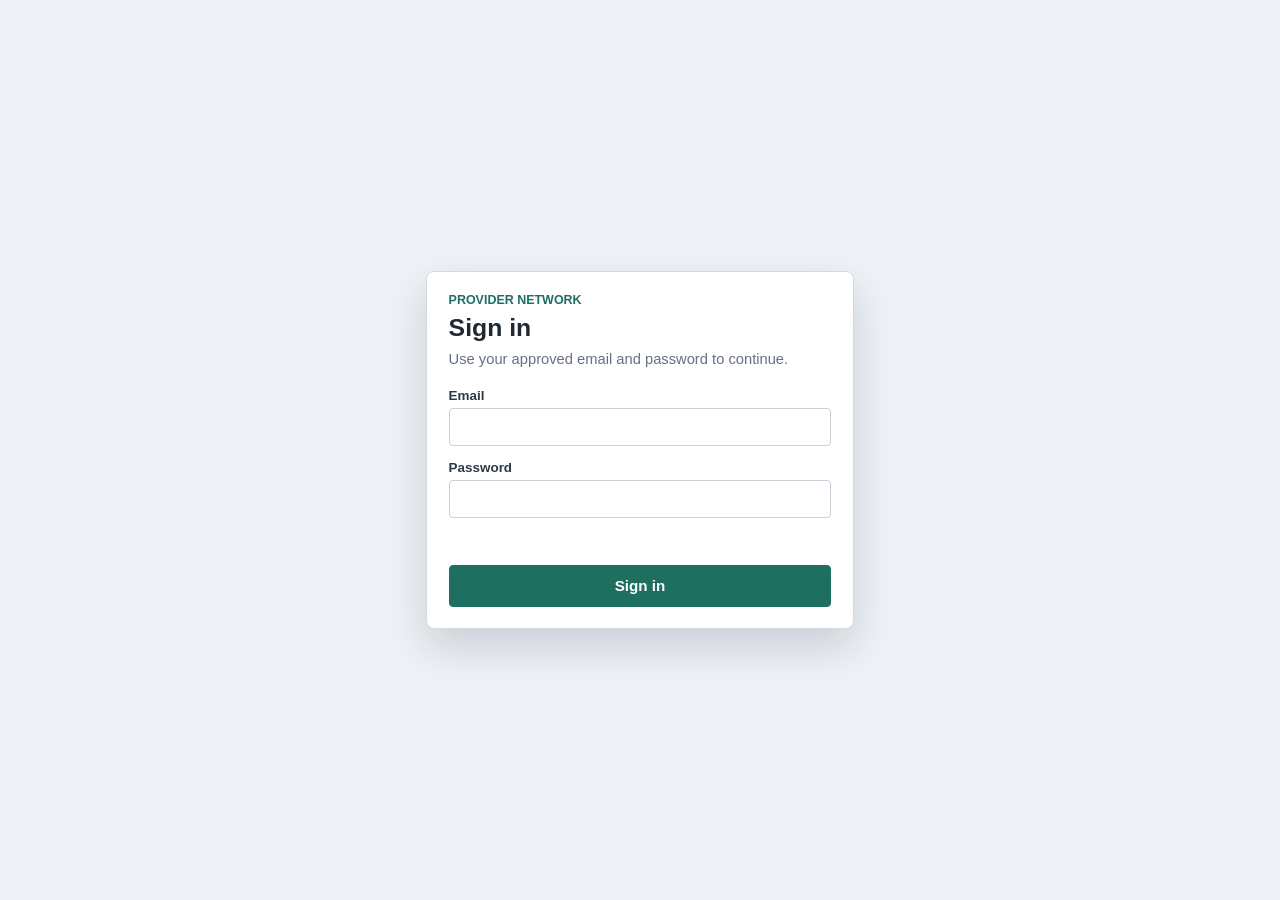
==== login.html @ 785aa4cc "Add login page" ====
<!DOCTYPE html>
<html lang="en">
<head>
  <meta charset="utf-8" />
  <meta name="viewport" content="width=device-width, initial-scale=1.0" />
  <title>Provider Network Login</title>
  <link rel="stylesheet" href="styles.css?v=20260428-loginpoc" />
</head>
<body class="login-page">
  <main class="login-shell">
    <section class="login-panel" aria-labelledby="loginTitle">
      <p class="login-kicker">Provider Network</p>
      <h1 id="loginTitle">Sign in</h1>
      <p class="login-copy">Use your approved email and password to continue.</p>
      <form id="loginForm" class="login-form" novalidate>
        <label class="form-field form-field-full">
          <span>Email</span>
          <input id="email" name="email" type="email" autocomplete="username" required />
        </label>
        <label class="form-field form-field-full">
          <span>Password</span>
          <input id="password" name="password" type="password" autocomplete="current-password" required />
        </label>
        <p id="loginError" class="login-error" role="alert"></p>
        <button id="loginButton" type="submit" class="login-submit">Sign in</button>
      </form>
    </section>
  </main>
  <script src="sheets_config.js?v=20260428-loginpoc"></script>
  <script src="auth_client.js?v=20260428-loginpoc"></script>
  <script src="login.js?v=20260428-loginpoc"></script>
</body>
</html>
---- styles.css ----
html,
body {
  margin: 0;
  padding: 0;
  height: 100%;
}

body {
  display: flex;
  font-family: Arial, sans-serif;
  overflow: hidden;
}

#sidebar {
  width: 360px;
  max-width: 100%;
  background-color: #f8f9fa;
  border-right: 1px solid #ddd;
  padding: 1rem;
  overflow-y: auto;
  box-sizing: border-box;
}

.sidebar-heading {
  display: flex;
  align-items: center;
  justify-content: space-between;
  gap: 0.75rem;
}

#sidebar h2 {
  margin-top: 0;
  margin-bottom: 0.5rem;
  font-size: 1.35rem;
}

#logoutButton {
  min-height: 30px;
  padding: 0.3rem 0.55rem;
  border: 1px solid #c7ced8;
  border-radius: 4px;
  background: #fff;
  color: #2f3944;
  font-size: 0.78rem;
  font-weight: 700;
  cursor: pointer;
}

#logoutButton:hover,
#logoutButton:focus-visible {
  background: #eef2f6;
}

#summaryText {
  margin: 0.5rem 0 1rem;
  font-size: 0.9rem;
  line-height: 1.35;
  color: #555;
}

.manual-actions {
  display: grid;
  grid-template-columns: 1fr 1fr;
  gap: 0.5rem;
  margin-bottom: 0.75rem;
}

.manual-actions button {
  display: inline-flex;
  align-items: center;
  justify-content: center;
  gap: 0.35rem;
  min-height: 36px;
  border: 1px solid #1f6f61;
  border-radius: 4px;
  background: #fff;
  color: #15544a;
  font-size: 0.88rem;
  font-weight: 700;
  cursor: pointer;
}

.manual-actions button:hover,
.manual-actions button:focus-visible {
  background: #1f6f61;
  color: #fff;
}

.manual-actions span {
  font-size: 1.05rem;
  line-height: 1;
}

.filter-buttons {
  display: flex;
  flex-wrap: wrap;
  gap: 0.45rem;
  margin-bottom: 0.65rem;
}

.filter-buttons button {
  padding: 0.35rem 0.6rem;
  font-size: 0.88rem;
  border: 1px solid #007bff;
  background-color: #fff;
  color: #007bff;
  border-radius: 4px;
  cursor: pointer;
}

.filter-buttons button.active,
.filter-buttons button:hover {
  background-color: #007bff;
  color: #fff;
}

.category-buttons button {
  border-color: #59636f;
  color: #2f3944;
}

.category-buttons button.active,
.category-buttons button:hover {
  background-color: #2f3944;
  color: #fff;
}

.search-box {
  margin-bottom: 0.65rem;
}

#searchInput {
  width: 100%;
  padding: 0.45rem;
  font-size: 0.9rem;
  border: 1px solid #ccc;
  border-radius: 4px;
  box-sizing: border-box;
}

.provider-list {
  list-style: none;
  padding: 0;
  margin: 0;
  max-height: calc(100vh - 290px);
  overflow-y: auto;
}

.provider-list li {
  display: block;
  padding: 0.45rem 0.3rem;
  border-bottom: 1px solid #e0e0e0;
  cursor: pointer;
  font-size: 0.9rem;
}

.provider-list li:hover {
  background-color: #e9ecef;
}

.provider-list li.active {
  background-color: #007bff;
  color: #fff;
}

.provider-name {
  display: block;
  overflow-wrap: anywhere;
}

.provider-meta {
  display: block;
  margin-top: 0.2rem;
  font-size: 0.78rem;
  line-height: 1.3;
  color: #667085;
  overflow-wrap: anywhere;
}

.provider-list li.active .provider-meta {
  color: #eaf2ff;
}

mark {
  background: #ffec99;
  color: inherit;
  padding: 0 0.1rem;
}

.popup-content {
  max-width: 360px;
  line-height: 1.35;
  overflow-wrap: anywhere;
}

.provider-review-actions {
  display: flex;
  gap: 0.45rem;
  margin-top: 0.75rem;
}

.provider-review-actions button {
  min-height: 30px;
  padding: 0.35rem 0.55rem;
  border: 1px solid #1f6f61;
  border-radius: 4px;
  background: #fff;
  color: #15544a;
  font-size: 0.78rem;
  font-weight: 700;
  cursor: pointer;
}

.provider-review-actions button:hover,
.provider-review-actions button:focus-visible {
  background: #1f6f61;
  color: #fff;
}

.provider-review-actions button.danger {
  border-color: #b42318;
  color: #b42318;
}

.provider-review-actions button.danger:hover,
.provider-review-actions button.danger:focus-visible {
  background: #b42318;
  color: #fff;
}

.provider-change-summary {
  display: grid;
  gap: 0.25rem;
  padding: 0.75rem;
  border: 1px solid #d5dbe3;
  border-radius: 4px;
  background: #f8f9fa;
  color: #1f2933;
}

.provider-change-summary span {
  font-weight: 700;
}

.provider-change-summary small {
  color: #667085;
}

#map {
  flex: 1;
  height: 100%;
  background: #d5dde5;
}

.auth-pending #sidebar,
.auth-pending #map,
.auth-pending #manualModal {
  visibility: hidden;
}

.auth-gate-status {
  position: fixed;
  inset: 0;
  z-index: 20000;
  display: grid;
  place-items: center;
  background: #f8f9fa;
  color: #2f3944;
  font-size: 0.95rem;
  font-weight: 700;
}

.auth-gate-status[hidden] {
  display: none;
}

.modal-backdrop {
  position: fixed;
  inset: 0;
  z-index: 10000;
  display: flex;
  align-items: center;
  justify-content: center;
  padding: 1rem;
  background: rgba(15, 23, 42, 0.48);
  box-sizing: border-box;
}

.modal-backdrop[hidden] {
  display: none;
}

.modal-panel {
  width: min(680px, 100%);
  max-height: min(720px, calc(100vh - 2rem));
  overflow: auto;
  border: 1px solid #d5dbe3;
  border-radius: 8px;
  background: #fff;
  box-shadow: 0 18px 42px rgba(15, 23, 42, 0.26);
}

.modal-header {
  position: sticky;
  top: 0;
  z-index: 1;
  display: flex;
  align-items: center;
  justify-content: space-between;
  gap: 1rem;
  padding: 1rem 1rem 0.75rem;
  border-bottom: 1px solid #e6e9ee;
  background: #fff;
}

.modal-header h3 {
  margin: 0;
  font-size: 1.05rem;
}

.modal-close {
  width: 32px;
  height: 32px;
  border: 1px solid #cfd6df;
  border-radius: 4px;
  background: #fff;
  color: #2f3944;
  font-size: 1.15rem;
  line-height: 1;
  cursor: pointer;
}

.modal-close:hover,
.modal-close:focus-visible {
  background: #eef2f6;
}

.modal-fields {
  display: grid;
  grid-template-columns: repeat(2, minmax(0, 1fr));
  gap: 0.85rem 1rem;
  padding: 1rem;
}

.form-field {
  display: grid;
  gap: 0.35rem;
  font-size: 0.84rem;
  font-weight: 700;
  color: #2f3944;
}

.form-field-full {
  grid-column: 1 / -1;
}

.form-field input,
.form-field select,
.form-field textarea {
  width: 100%;
  min-height: 38px;
  padding: 0.45rem 0.55rem;
  border: 1px solid #c9d0d8;
  border-radius: 4px;
  font: inherit;
  font-weight: 400;
  color: #1f2933;
  box-sizing: border-box;
}

.form-field textarea {
  resize: vertical;
}

.form-field input:focus,
.form-field select:focus,
.form-field textarea:focus {
  outline: 2px solid rgba(31, 111, 97, 0.28);
  border-color: #1f6f61;
}

.modal-error {
  min-height: 1.2rem;
  margin: 0;
  padding: 0 1rem;
  color: #b42318;
  font-size: 0.84rem;
  font-weight: 700;
}

.modal-actions {
  display: flex;
  justify-content: flex-end;
  gap: 0.55rem;
  padding: 1rem;
  border-top: 1px solid #e6e9ee;
}

.modal-actions button {
  min-height: 38px;
  padding: 0.45rem 0.85rem;
  border-radius: 4px;
  font-size: 0.88rem;
  font-weight: 700;
  cursor: pointer;
}

.secondary-action {
  border: 1px solid #c7ced8;
  background: #fff;
  color: #2f3944;
}

.primary-action {
  border: 1px solid #1f6f61;
  background: #1f6f61;
  color: #fff;
}

.secondary-action:hover,
.secondary-action:focus-visible {
  background: #eef2f6;
}

.primary-action:hover,
.primary-action:focus-visible {
  background: #15544a;
}

.provider-marker-shell {
  background: transparent;
  border: 0;
}

.provider-marker {
  --marker-color: #d97706;
  --marker-color-dark: #92400e;
  position: relative;
  display: block;
  width: 23px;
  height: 23px;
  border: 2px solid #fff;
  border-radius: 50% 50% 50% 0;
  background: linear-gradient(135deg, var(--marker-color), var(--marker-color-dark));
  box-shadow: 0 7px 16px rgba(15, 23, 42, 0.34), 0 0 0 1px rgba(15, 23, 42, 0.18);
  transform: rotate(-45deg);
}

.provider-marker span {
  position: absolute;
  top: 6px;
  left: 6px;
  width: 7px;
  height: 7px;
  border-radius: 50%;
  background: rgba(255, 255, 255, 0.92);
  box-shadow: 0 0 0 1px rgba(15, 23, 42, 0.12);
}

.provider-marker::after {
  content: "";
  position: absolute;
  right: -6px;
  bottom: -7px;
  width: 16px;
  height: 5px;
  border-radius: 50%;
  background: rgba(15, 23, 42, 0.24);
  filter: blur(1px);
  transform: rotate(45deg);
}

.marker-signed {
  --marker-color: #22a06b;
  --marker-color-dark: #0f6b43;
}

.marker-pending {
  --marker-color: #f59e0b;
  --marker-color-dark: #b45309;
}

.login-page {
  min-height: 100%;
  display: grid;
  place-items: center;
  overflow: auto;
  background: #eef2f6;
}

.login-shell {
  width: min(100%, 460px);
  padding: 1rem;
  box-sizing: border-box;
}

.login-panel {
  padding: 1.35rem;
  border: 1px solid #d5dbe3;
  border-radius: 8px;
  background: #fff;
  box-shadow: 0 18px 42px rgba(15, 23, 42, 0.16);
}

.hash-panel {
  width: min(100%, 560px);
}

.login-kicker {
  margin: 0 0 0.4rem;
  color: #1f6f61;
  font-size: 0.78rem;
  font-weight: 800;
  text-transform: uppercase;
  letter-spacing: 0;
}

.login-panel h1 {
  margin: 0;
  color: #1f2933;
  font-size: 1.55rem;
}

.login-copy {
  margin: 0.45rem 0 1.1rem;
  color: #667085;
  font-size: 0.92rem;
  line-height: 1.45;
}

.login-form {
  display: grid;
  gap: 0.85rem;
}

.login-error {
  min-height: 1.2rem;
  margin: 0;
  color: #b42318;
  font-size: 0.84rem;
  font-weight: 700;
}

.login-submit {
  min-height: 42px;
  border: 1px solid #1f6f61;
  border-radius: 4px;
  background: #1f6f61;
  color: #fff;
  font-size: 0.95rem;
  font-weight: 800;
  cursor: pointer;
}

.login-submit:hover,
.login-submit:focus-visible {
  background: #15544a;
}

.login-submit:disabled {
  cursor: progress;
  opacity: 0.72;
}

@media (max-width: 760px) {
  body {
    flex-direction: column;
  }

  #sidebar {
    width: 100%;
    max-height: 46vh;
    border-right: 0;
    border-bottom: 1px solid #ddd;
  }

  .provider-list {
    max-height: 22vh;
  }

  .modal-fields {
    grid-template-columns: 1fr;
  }
}
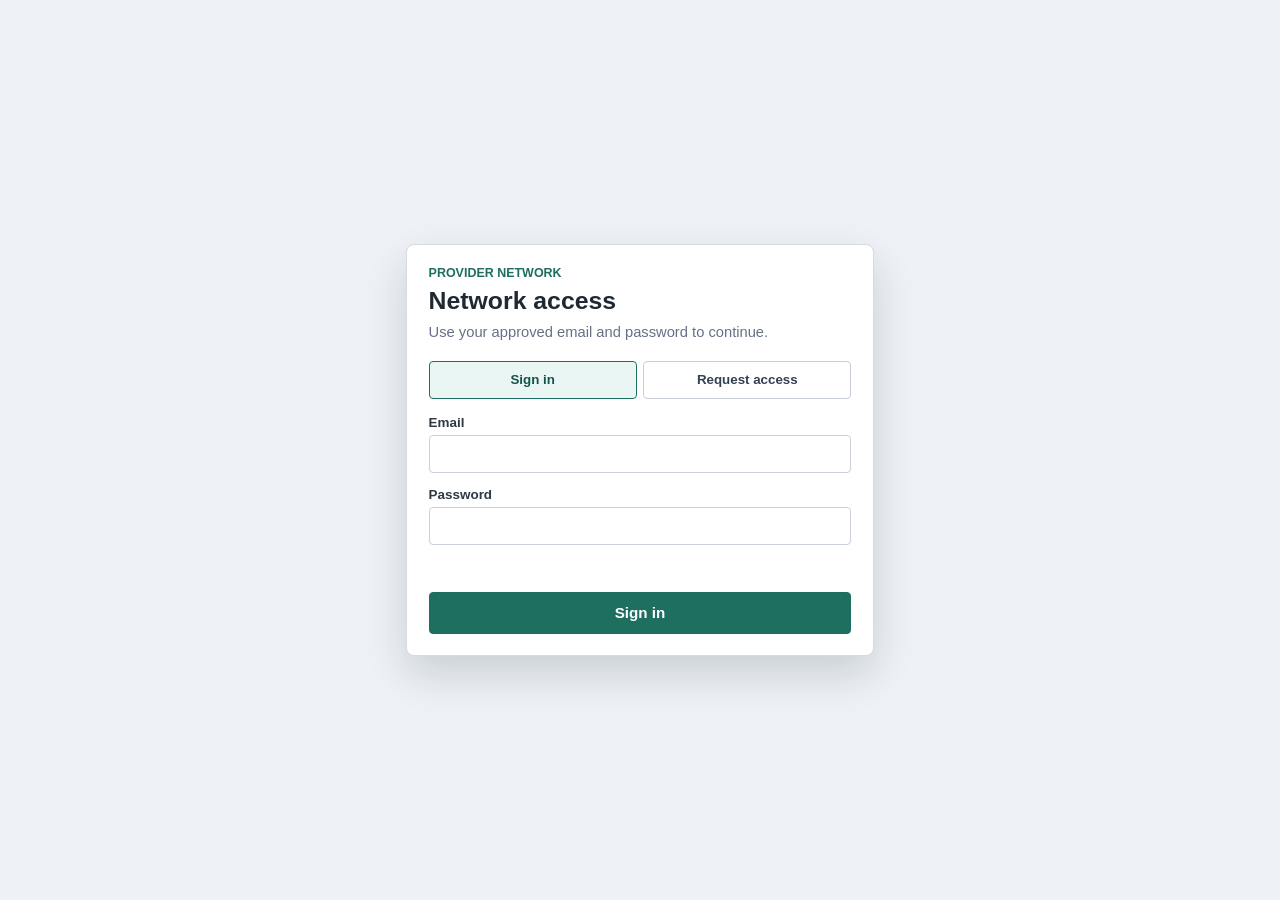
==== commit 4e4968b2: "Add request access form" ====
--- a/login.html
+++ b/login.html
@@ -4,14 +4,64 @@
   <meta charset="utf-8" />
   <meta name="viewport" content="width=device-width, initial-scale=1.0" />
   <title>Provider Network Login</title>
-  <link rel="stylesheet" href="styles.css?v=20260428-loginpoc" />
+  <link rel="stylesheet" href="styles.css?v=20260428-selfreg" />
+  <style>
+    .login-shell {
+      width: min(100%, 500px);
+    }
+
+    .login-tabs {
+      display: grid;
+      grid-template-columns: repeat(2, minmax(0, 1fr));
+      gap: 0.4rem;
+      margin: 0 0 1rem;
+    }
+
+    .login-tabs button {
+      min-height: 38px;
+      border: 1px solid #c7ced8;
+      border-radius: 4px;
+      background: #fff;
+      color: #344054;
+      font-weight: 700;
+      cursor: pointer;
+    }
+
+    .login-tabs button.active,
+    .login-tabs button:hover,
+    .login-tabs button:focus-visible {
+      border-color: #1f6f61;
+      background: #e9f6f3;
+      color: #15544a;
+    }
+
+    .login-form[hidden] {
+      display: none;
+    }
+
+    .login-success {
+      min-height: 1.2rem;
+      margin: 0;
+      color: #1f6f61;
+      font-size: 0.84rem;
+      font-weight: 700;
+    }
+  </style>
 </head>
 <body class="login-page">
   <main class="login-shell">
     <section class="login-panel" aria-labelledby="loginTitle">
       <p class="login-kicker">Provider Network</p>
-      <h1 id="loginTitle">Sign in</h1>
-      <p class="login-copy">Use your approved email and password to continue.</p>
+      <h1 id="loginTitle">Network access</h1>
+      <p id="loginCopy" class="login-copy">Use your approved email and password to continue.</p>
+      <div class="login-tabs" role="tablist" aria-label="Access options">
+        <button id="signInTab" class="active" type="button" role="tab" aria-selected="true" aria-controls="loginForm">
+          Sign in
+        </button>
+        <button id="registerTab" type="button" role="tab" aria-selected="false" aria-controls="registerForm">
+          Request access
+        </button>
+      </div>
       <form id="loginForm" class="login-form" novalidate>
         <label class="form-field form-field-full">
           <span>Email</span>
@@ -24,10 +74,35 @@
         <p id="loginError" class="login-error" role="alert"></p>
         <button id="loginButton" type="submit" class="login-submit">Sign in</button>
       </form>
+      <form id="registerForm" class="login-form" hidden novalidate>
+        <label class="form-field form-field-full">
+          <span>Full name</span>
+          <input id="registerName" name="name" type="text" autocomplete="name" required />
+        </label>
+        <label class="form-field form-field-full">
+          <span>Email</span>
+          <input id="registerEmail" name="email" type="email" autocomplete="username" required />
+        </label>
+        <label class="form-field form-field-full">
+          <span>Password</span>
+          <input id="registerPassword" name="password" type="password" autocomplete="new-password" required minlength="8" />
+        </label>
+        <label class="form-field form-field-full">
+          <span>Confirm password</span>
+          <input id="registerConfirmPassword" name="confirm_password" type="password" autocomplete="new-password" required minlength="8" />
+        </label>
+        <label class="form-field form-field-full">
+          <span>Notes</span>
+          <textarea id="registerNotes" name="notes" rows="3"></textarea>
+        </label>
+        <p id="registerStatus" class="login-success" role="status"></p>
+        <p id="registerError" class="login-error" role="alert"></p>
+        <button id="registerButton" type="submit" class="login-submit">Request access</button>
+      </form>
     </section>
   </main>
-  <script src="sheets_config.js?v=20260428-loginpoc"></script>
-  <script src="auth_client.js?v=20260428-loginpoc"></script>
-  <script src="login.js?v=20260428-loginpoc"></script>
+  <script src="sheets_config.js?v=20260428-selfreg"></script>
+  <script src="auth_client.js?v=20260428-selfreg"></script>
+  <script src="login.js?v=20260428-selfreg"></script>
 </body>
 </html>
